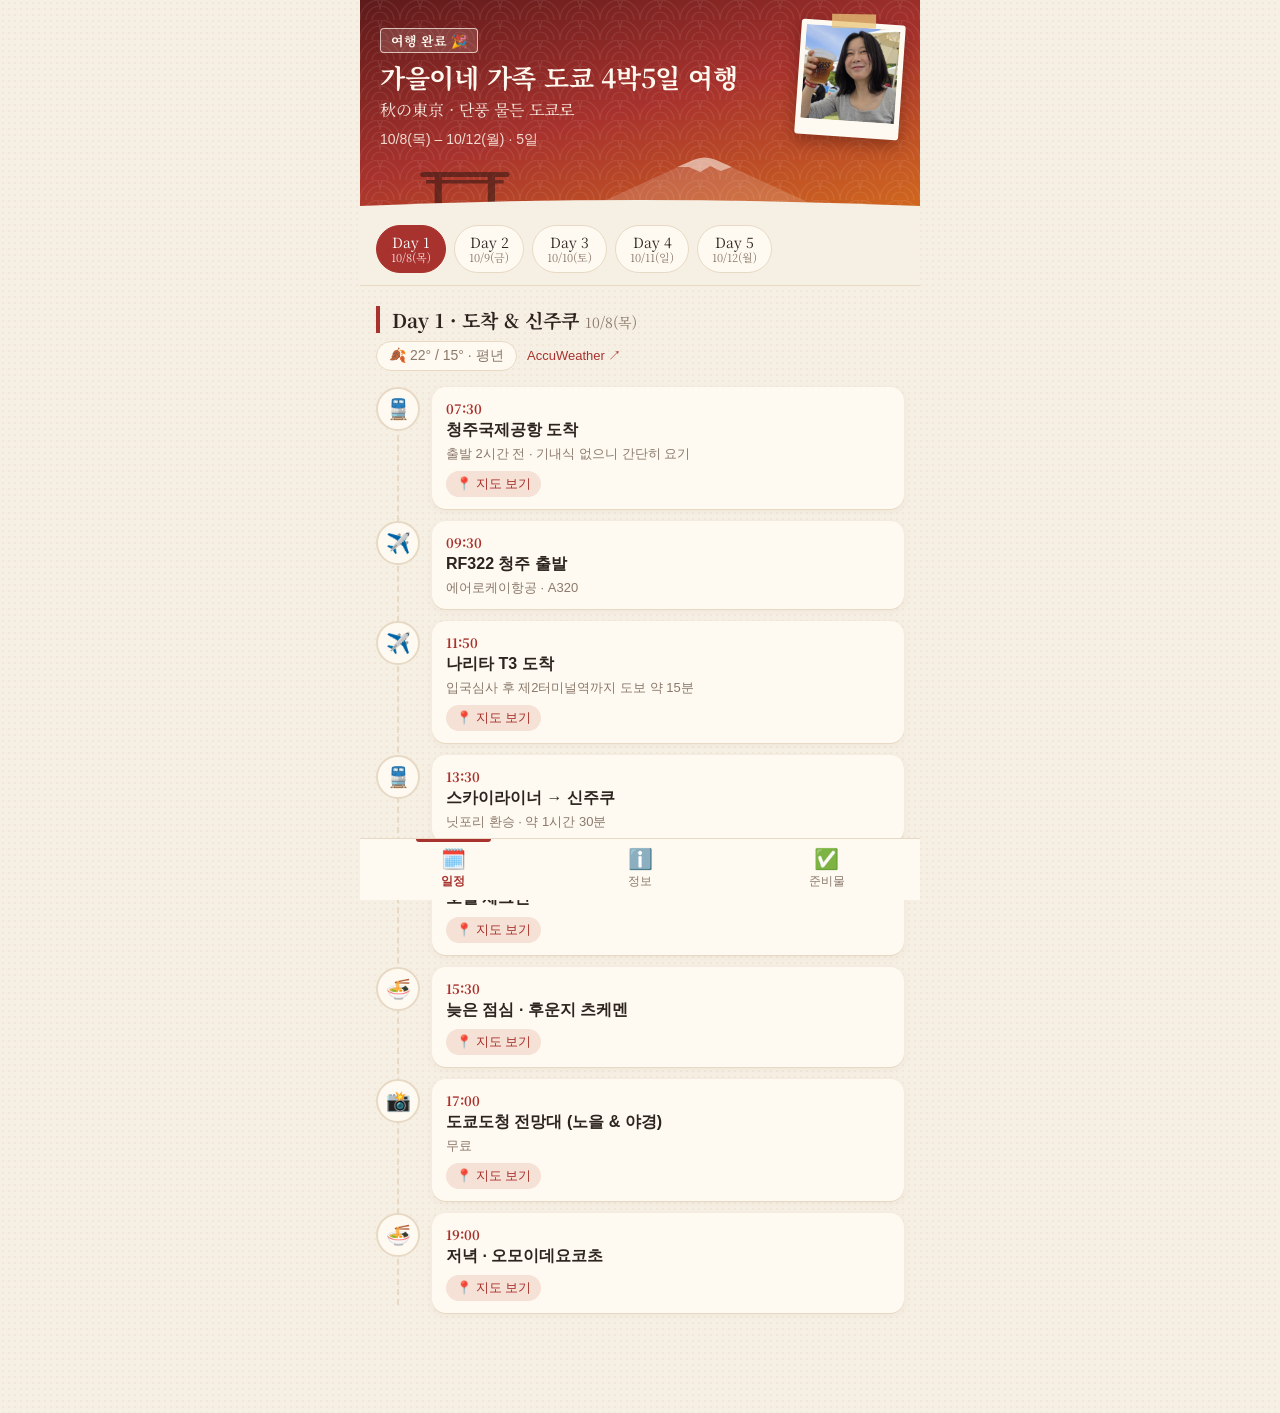
==== index.html @ a00abf33 "Add polaroid-style photo to the header Photo is cropped, resized to 480px and saved without EXIF met" ====
<!doctype html>
<html lang="ko">
<head>
  <meta charset="utf-8">
  <meta name="viewport" content="width=device-width, initial-scale=1, viewport-fit=cover">
  <meta name="theme-color" content="#7a2320">
  <meta name="apple-mobile-web-app-capable" content="yes">
  <title>여행 일정</title>
  <link rel="preconnect" href="https://fonts.googleapis.com">
  <link rel="preconnect" href="https://fonts.gstatic.com" crossorigin>
  <link rel="stylesheet" href="https://fonts.googleapis.com/css2?family=Noto+Serif+KR:wght@500;700&display=swap">
  <link rel="stylesheet" href="style.css">
</head>
<body>
  <header class="hero">
    <figure class="photo" id="photo" hidden><img id="photo-img" alt=""></figure>
    <p class="dday" id="dday"></p>
    <h1 id="title"></h1>
    <p class="sub" id="subtitle"></p>
    <p class="range" id="range"></p>
    <div class="leaves" aria-hidden="true"><span>🍁</span><span>🍂</span><span>🍁</span><span>🍂</span><span>🍁</span></div>
    <svg class="scene" viewBox="0 0 390 72" preserveAspectRatio="none" aria-hidden="true">
      <path class="fuji" d="M150 72 L232 18 Q240 13 248 18 L330 72 Z"/>
      <path class="snow" d="M221 25 L232 18 Q240 13 248 18 L259 25 L251 29 L244 24 L237 30 L229 25 Z"/>
      <g class="torii">
        <rect x="42" y="30" width="62" height="5" rx="2"/>
        <rect x="46" y="38" width="54" height="3.5"/>
        <rect x="52" y="34" width="5" height="38"/>
        <rect x="89" y="34" width="5" height="38"/>
      </g>
      <path class="ground" d="M0 72 L0 64 Q195 52 390 64 L390 72 Z"/>
    </svg>
  </header>

  <nav class="tabs" id="tabs" aria-label="일자 선택"></nav>

  <main>
    <section id="day-view"></section>
    <section id="info-view" hidden>
      <div id="wx-box"></div>
      <div id="fx-box"></div>
      <div id="info-box"></div>
    </section>
    <section id="check-view" hidden></section>
  </main>

  <nav class="bottom-bar" aria-label="메뉴">
    <button data-view="day" class="active"><span>🗓️</span>일정</button>
    <button data-view="info"><span>ℹ️</span>정보</button>
    <button data-view="check"><span>✅</span>준비물</button>
  </nav>

  <script src="itinerary.js"></script>
  <script src="app.js"></script>
</body>
</html>
---- style.css ----
:root {
  --bg: #f6efe3;            /* 和紙 */
  --card: #fffaf1;
  --text: #2d2420;          /* 墨 */
  --muted: #8a796b;
  --line: #e7d9c4;
  --primary: #a8322d;       /* 紅葉 */
  --primary-soft: #f5e1d5;
  --now: #d2691e;           /* 柿 */
  --gold: #b8862f;
  --radius: 14px;
  --serif: "Noto Serif KR", "Shippori Mincho", serif;
}
@media (prefers-color-scheme: dark) {
  :root {
    --bg: #1b1613;
    --card: #271f1a;
    --text: #efe5d6;
    --muted: #a8978a;
    --line: #3e3229;
    --primary: #e27a66;
    --primary-soft: #45271f;
    --now: #f0a05a;
    --gold: #d9aa55;
  }
}

* { box-sizing: border-box; }
[hidden] { display: none !important; }
html { -webkit-text-size-adjust: 100%; }
body {
  margin: 0;
  font-family: -apple-system, BlinkMacSystemFont, "Apple SD Gothic Neo", "Pretendard", "Noto Sans KR", sans-serif;
  background-color: var(--bg);
  /* 은은한 和紙 결 */
  background-image: radial-gradient(rgba(140, 100, 60, .06) 1px, transparent 1px);
  background-size: 6px 6px;
  color: var(--text);
  padding-bottom: calc(72px + env(safe-area-inset-bottom));
  max-width: 560px;
  margin-inline: auto;
}

/* ── 상단: 단풍 + 青海波 + 후지산/도리이 ── */
.hero {
  position: relative; overflow: hidden;
  color: #fff8ee;
  padding: calc(28px + env(safe-area-inset-top)) 20px 64px;
  background:
    url("data:image/svg+xml,%3Csvg xmlns='http://www.w3.org/2000/svg' width='40' height='20' viewBox='0 0 40 20'%3E%3Cg fill='none' stroke='%23fff' stroke-opacity='.09' stroke-width='1.2'%3E%3Cpath d='M0 20a20 20 0 0 1 40 0M6 20a14 14 0 0 1 28 0M12 20a8 8 0 0 1 16 0M-20 10a20 20 0 0 1 40 0M20 10a20 20 0 0 1 40 0'/%3E%3C/g%3E%3C/svg%3E"),
    linear-gradient(165deg, #5e1a1a 0%, #a8322d 50%, #d2691e 100%);
}
.hero > *:not(.scene):not(.leaves):not(.photo) { position: relative; z-index: 2; }
.hero h1 {
  margin: 6px 0 4px; font-family: var(--serif);
  font-size: 26px; font-weight: 700; line-height: 1.35;
  word-break: keep-all; letter-spacing: -.01em;
}
.hero .sub { margin: 0; opacity: .92; font-family: var(--serif); }
.hero .range { margin: 10px 0 0; font-size: 14px; opacity: .85; }
.dday {
  display: inline-block; margin: 0;
  font-family: var(--serif); font-weight: 700; font-size: 13px;
  color: #fff8ee; background: rgba(255,248,238,.14);
  border: 1.5px solid rgba(255,248,238,.7);
  padding: 2px 10px; border-radius: 4px;   /* 도장(判子) 느낌 */
}
.scene {
  position: absolute; left: 0; right: 0; bottom: -1px; z-index: 1;
  width: 100%; height: 72px; display: block; pointer-events: none;
}
.scene .fuji { fill: rgba(255,248,238,.16); }
.scene .snow { fill: rgba(255,248,238,.5); }
.scene .torii { fill: #2d1512; opacity: .55; }
.scene .ground { fill: var(--bg); }

.leaves { position: absolute; inset: 0; z-index: 1; pointer-events: none; }
.leaves span {
  position: absolute; top: -24px; font-size: 16px; opacity: .85;
  animation: fall linear infinite;
}
.leaves span:nth-child(1) { left: 8%;  animation-duration: 11s; animation-delay: -2s; }
.leaves span:nth-child(2) { left: 30%; animation-duration: 14s; animation-delay: -8s; font-size: 12px; }
.leaves span:nth-child(3) { left: 55%; animation-duration: 12s; animation-delay: -5s; }
.leaves span:nth-child(4) { left: 75%; animation-duration: 16s; animation-delay: -11s; font-size: 13px; }
.leaves span:nth-child(5) { left: 90%; animation-duration: 13s; animation-delay: -1s; font-size: 18px; }
@keyframes fall {
  0%   { transform: translate(0, 0) rotate(0deg); }
  50%  { transform: translate(-18px, 160px) rotate(180deg); }
  100% { transform: translate(10px, 340px) rotate(360deg); }
}
@media (prefers-reduced-motion: reduce) { .leaves { display: none; } }

.tabs {
  position: sticky; top: 0; z-index: 5;
  display: flex; gap: 8px; overflow-x: auto;
  padding: 12px 16px;
  background: var(--bg);
  border-bottom: 1px solid var(--line);
  scrollbar-width: none;
}
.tabs::-webkit-scrollbar { display: none; }
.tabs button {
  flex: 0 0 auto;
  border: 1px solid var(--line);
  background: var(--card); color: var(--text);
  border-radius: 999px; padding: 8px 14px;
  font-size: 14px; line-height: 1.2; cursor: pointer;
}
.tabs button small { display: block; font-size: 11px; color: var(--muted); }
.tabs button.active { background: var(--primary); border-color: var(--primary); color: #fff; }
.tabs button.active small { color: rgba(255,255,255,.85); }
.tabs button.today:not(.active) { border-color: var(--now); }

main { padding: 16px; }
h2 {
  font-family: var(--serif); font-size: 19px; font-weight: 700;
  margin: 4px 0 16px; padding-left: 12px;
  border-left: 4px solid var(--primary);
  word-break: keep-all;
}
h2 small { color: var(--muted); font-weight: 400; font-size: 14px; margin-left: 6px; }

.timeline { list-style: none; margin: 0; padding: 0; position: relative; }
.timeline::before {
  content: ""; position: absolute; left: 21px; top: 8px; bottom: 8px;
  width: 0; border-left: 2px dashed var(--line);
}
.item { position: relative; display: flex; gap: 12px; margin-bottom: 12px; }
.item .icon {
  flex: 0 0 44px; height: 44px; border-radius: 50%;
  display: grid; place-items: center; font-size: 20px;
  background: var(--card); border: 2px solid var(--line); z-index: 1;
}
.item.now .icon { border-color: var(--now); box-shadow: 0 0 0 4px rgba(210,105,30,.22); }
.item.done { opacity: .55; }
.card {
  flex: 1; min-width: 0;
  background: var(--card); border-radius: var(--radius);
  padding: 12px 14px;
  box-shadow: 0 1px 0 var(--line), 0 2px 8px rgba(90,50,20,.05);
}
.card .time { font-size: 13px; font-weight: 700; color: var(--primary); }
.item.now .card .time { color: var(--now); }
.card .title { margin: 2px 0 0; font-size: 16px; font-weight: 600; overflow-wrap: anywhere; }
.card .memo { margin: 4px 0 0; font-size: 13px; color: var(--muted); }
.card a.map {
  display: inline-block; margin-top: 8px;
  font-size: 13px; color: var(--primary); text-decoration: none;
  background: var(--primary-soft); padding: 4px 10px; border-radius: 999px;
}

.list { list-style: none; margin: 0; padding: 0; }
.list li {
  background: var(--card); border-radius: var(--radius);
  padding: 14px; margin-bottom: 10px;
  display: flex; gap: 12px; align-items: flex-start;
}
.list .emoji { font-size: 22px; }
.list .label { font-size: 12px; color: var(--muted); }
.list .value { font-size: 15px; margin-top: 2px; overflow-wrap: anywhere; }
.list a { color: var(--primary); }

.check li { align-items: center; cursor: pointer; user-select: none; }
.check input { width: 22px; height: 22px; accent-color: var(--primary); }
.check li.checked span { text-decoration: line-through; color: var(--muted); }
.progress { font-size: 14px; color: var(--muted); margin: -8px 0 12px; }

.bottom-bar {
  position: fixed; bottom: 0; left: 50%; transform: translateX(-50%);
  width: 100%; max-width: 560px;
  display: flex; background: var(--card);
  border-top: 1px solid var(--line);
  padding-bottom: env(safe-area-inset-bottom);
  z-index: 10;
}
.bottom-bar button {
  flex: 1; border: 0; background: none; color: var(--muted);
  padding: 8px 0 10px; font-size: 12px; cursor: pointer;
}
.bottom-bar button span { display: block; font-size: 20px; margin-bottom: 2px; }
.bottom-bar button.active { color: var(--primary); font-weight: 700; }

.day-wx { margin: -8px 0 16px; }
.wx {
  display: inline-block; font-size: 14px;
  background: var(--card); border: 1px solid var(--line);
  padding: 5px 12px; border-radius: 999px;
}
.wx.normal { color: var(--muted); }
.wx-list {
  list-style: none; margin: 0 0 20px; padding: 4px 14px;
  background: var(--card); border-radius: var(--radius);
}
.wx-list li {
  display: grid; grid-template-columns: 72px 28px 1fr auto 56px;
  align-items: center; gap: 6px;
  padding: 10px 0; border-bottom: 1px solid var(--line); font-size: 14px;
}
.wx-list li:last-child { border-bottom: 0; }
.wx-list .i { font-size: 20px; }
.wx-list .l { color: var(--muted); }
.wx-list .t b { font-weight: 700; }
.wx-list .r { text-align: right; color: var(--primary); font-size: 13px; }
.wx-link { font-size: 13px; color: var(--primary); text-decoration: none; margin-left: 6px; }
.btn-link {
  display: block; text-align: center; margin: 0 0 24px;
  padding: 12px; border-radius: var(--radius);
  background: var(--primary-soft); color: var(--primary);
  font-weight: 600; text-decoration: none;
}

.fx-card { background: var(--card); border-radius: var(--radius); padding: 16px; margin-bottom: 12px; }
.fx-rate b { display: block; font-size: 22px; }
.fx-rate span { font-size: 12px; color: var(--muted); }
.fx-conv { display: flex; align-items: center; gap: 8px; margin-top: 14px; flex-wrap: wrap; }
.fx-conv input {
  width: 120px; font-size: 16px; padding: 8px 10px;
  border: 1px solid var(--line); border-radius: 10px;
  background: var(--bg); color: var(--text);
}
.fx-conv b { font-size: 18px; color: var(--primary); }
.fx-quick { display: flex; gap: 6px; flex-wrap: wrap; margin-top: 10px; }
.fx-quick button {
  border: 1px solid var(--line); background: var(--bg); color: var(--text);
  border-radius: 999px; padding: 5px 10px; font-size: 13px; cursor: pointer;
}

/* 가을 포인트 */
.tabs { background: color-mix(in srgb, var(--bg) 92%, transparent); backdrop-filter: blur(6px); -webkit-backdrop-filter: blur(6px); }
.tabs button { font-family: var(--serif); }
.card .time, .fx-rate b { font-family: var(--serif); }
.list li, .fx-card, .wx-list { box-shadow: 0 1px 0 var(--line); }
.bottom-bar { background: var(--card); }
.bottom-bar button.active { position: relative; }
.bottom-bar button.active::after {
  content: ""; position: absolute; top: 0; left: 30%; right: 30%;
  height: 3px; border-radius: 0 0 3px 3px; background: var(--primary);
}
@media (prefers-color-scheme: dark) {
  .tabs button.active { color: #1b1613; }
  .tabs button.active small { color: rgba(27,22,19,.75); }
}
.sync { font-size: 13px; margin: -4px 0 12px; color: var(--muted); }
.sync-live { color: #3f7d4e; }
.sync-offline { color: var(--now); }
@media (prefers-color-scheme: dark) { .sync-live { color: #8cc79a; } }

/* 상단 사진: 폴라로이드 느낌 */
.photo {
  position: absolute; z-index: 3; top: calc(22px + env(safe-area-inset-top)); right: 18px;
  width: 104px; margin: 0; padding: 5px 5px 16px;
  background: #fffaf1; border-radius: 3px;
  box-shadow: 0 6px 16px rgba(40, 10, 5, .35);
  transform: rotate(4deg);
}
.photo::before {   /* 마스킹 테이프 */
  content: ""; position: absolute; top: -8px; left: 50%; width: 44px; height: 14px;
  transform: translateX(-50%) rotate(-3deg);
  background: rgba(232, 196, 120, .75);
}
.photo img { display: block; width: 100%; aspect-ratio: 1; object-fit: cover; border-radius: 1px; }
.hero.has-photo .dday,
.hero.has-photo h1 { margin-right: 118px; }
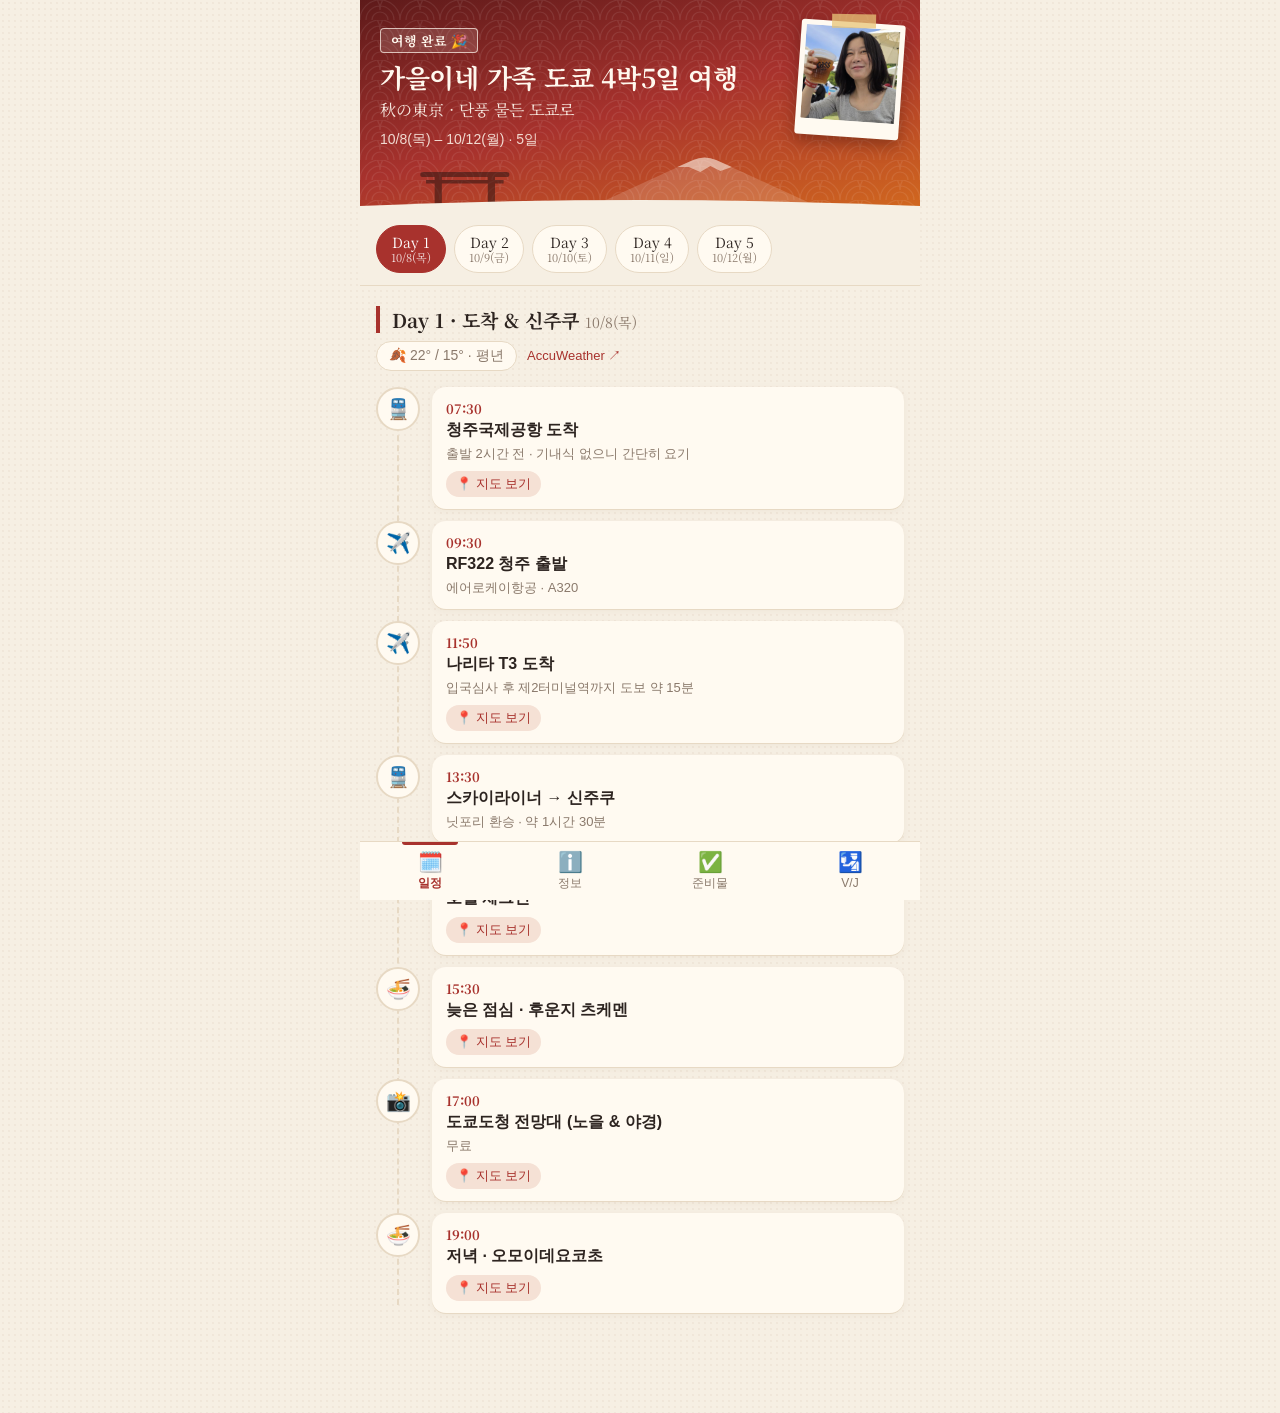
==== commit 064d6ab9: "Add V/J tab linking to Visit Japan Web Co-Authored-By: Claude Opus 5.5 <noreply@anthropic.com> Claud" ====
--- a/index.html
+++ b/index.html
@@ -48,6 +48,7 @@
     <button data-view="day" class="active"><span>🗓️</span>일정</button>
     <button data-view="info"><span>ℹ️</span>정보</button>
     <button data-view="check"><span>✅</span>준비물</button>
+    <a class="bar-link" href="https://services.digital.go.jp/ko/visit-japan-web/" target="_blank" rel="noopener"><span>🛂</span>V/J</a>
   </nav>
 
   <script src="itinerary.js"></script>
--- a/style.css
+++ b/style.css
@@ -174,11 +174,13 @@
   padding-bottom: env(safe-area-inset-bottom);
   z-index: 10;
 }
-.bottom-bar button {
+.bottom-bar button, .bottom-bar .bar-link {
   flex: 1; border: 0; background: none; color: var(--muted);
   padding: 8px 0 10px; font-size: 12px; cursor: pointer;
 }
-.bottom-bar button span { display: block; font-size: 20px; margin-bottom: 2px; }
+.bottom-bar .bar-link { text-align: center; text-decoration: none; font-family: inherit; }
+.bottom-bar button, .bottom-bar .bar-link { line-height: 1.2; font-family: inherit; }
+.bottom-bar button span, .bottom-bar .bar-link span { display: block; font-size: 20px; margin-bottom: 2px; }
 .bottom-bar button.active { color: var(--primary); font-weight: 700; }
 
 .day-wx { margin: -8px 0 16px; }
@@ -262,3 +264,4 @@
 .photo img { display: block; width: 100%; aspect-ratio: 1; object-fit: cover; border-radius: 1px; }
 .hero.has-photo .dday,
 .hero.has-photo h1 { margin-right: 118px; }
+.wx-list .l small { display: block; font-size: 11px; color: var(--now); }
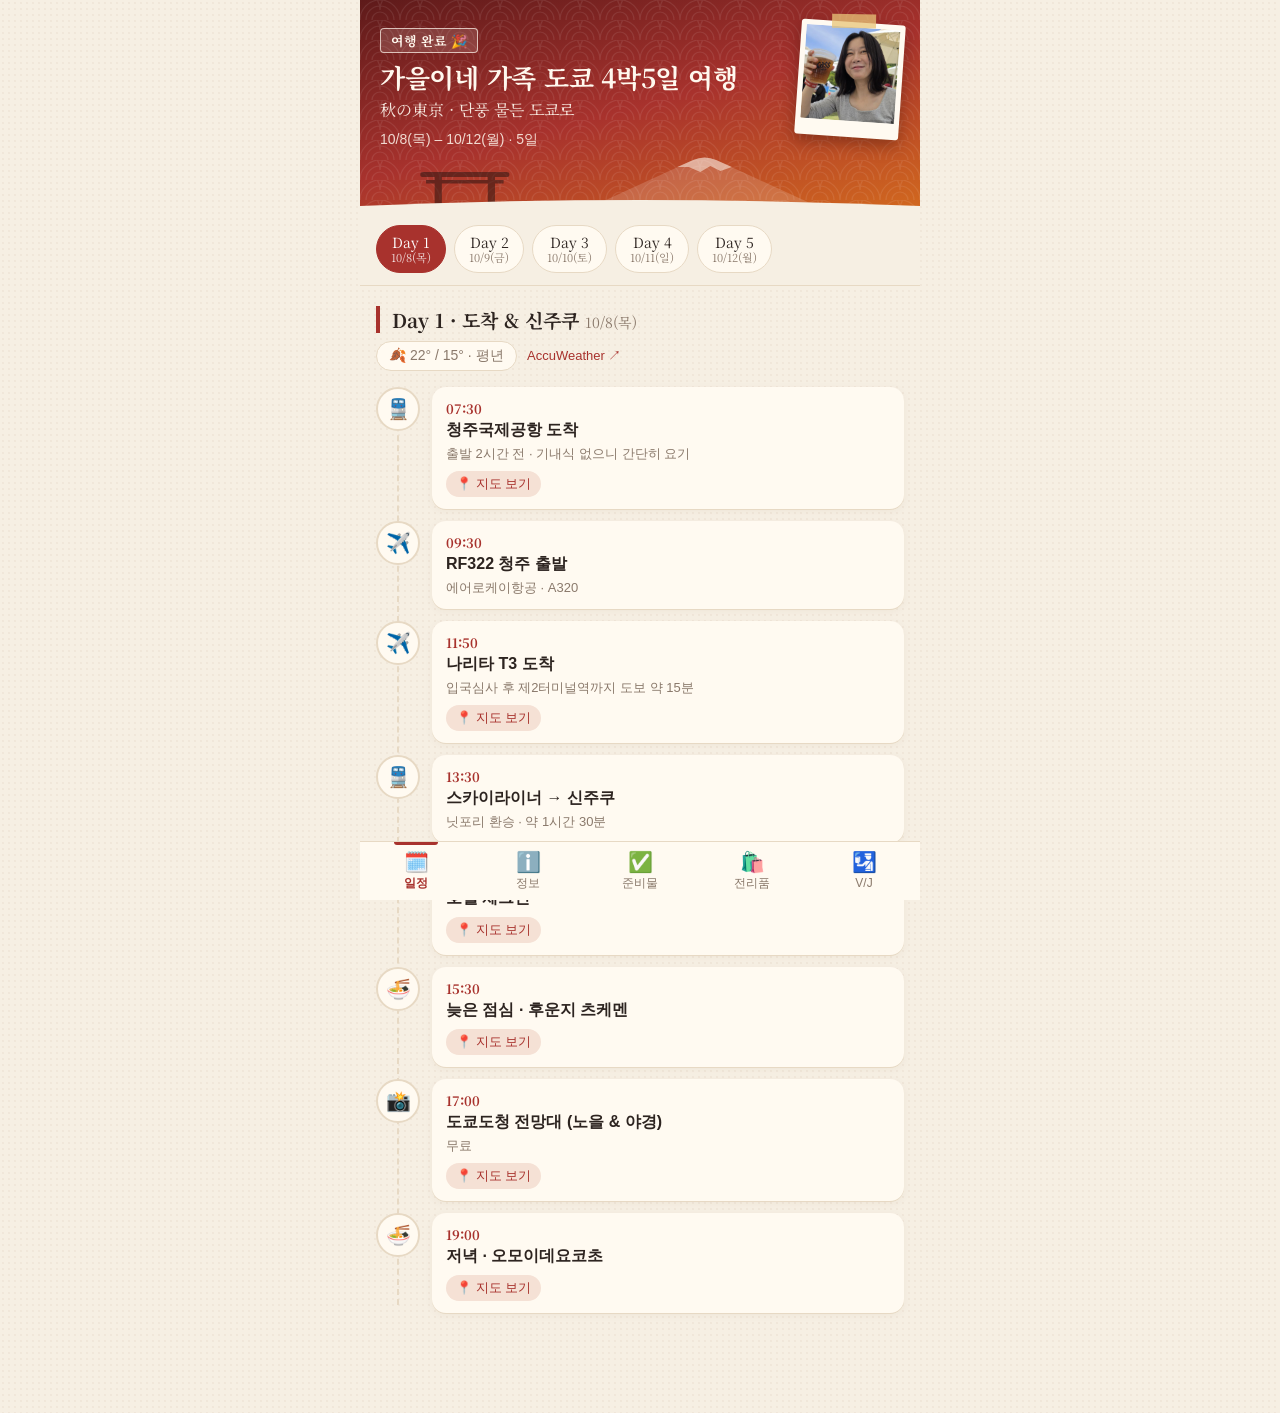
==== commit 147540f1: "Add shared 전리품 (shopping) checklist tab Generalizes the checklist into a reusable factory so 준비물 and" ====
--- a/index.html
+++ b/index.html
@@ -42,12 +42,14 @@
       <div id="info-box"></div>
     </section>
     <section id="check-view" hidden></section>
+    <section id="loot-view" hidden></section>
   </main>
 
   <nav class="bottom-bar" aria-label="메뉴">
     <button data-view="day" class="active"><span>🗓️</span>일정</button>
     <button data-view="info"><span>ℹ️</span>정보</button>
     <button data-view="check"><span>✅</span>준비물</button>
+    <button data-view="loot"><span>🛍️</span>전리품</button>
     <a class="bar-link" href="https://services.digital.go.jp/ko/visit-japan-web/" target="_blank" rel="noopener"><span>🛂</span>V/J</a>
   </nav>
 
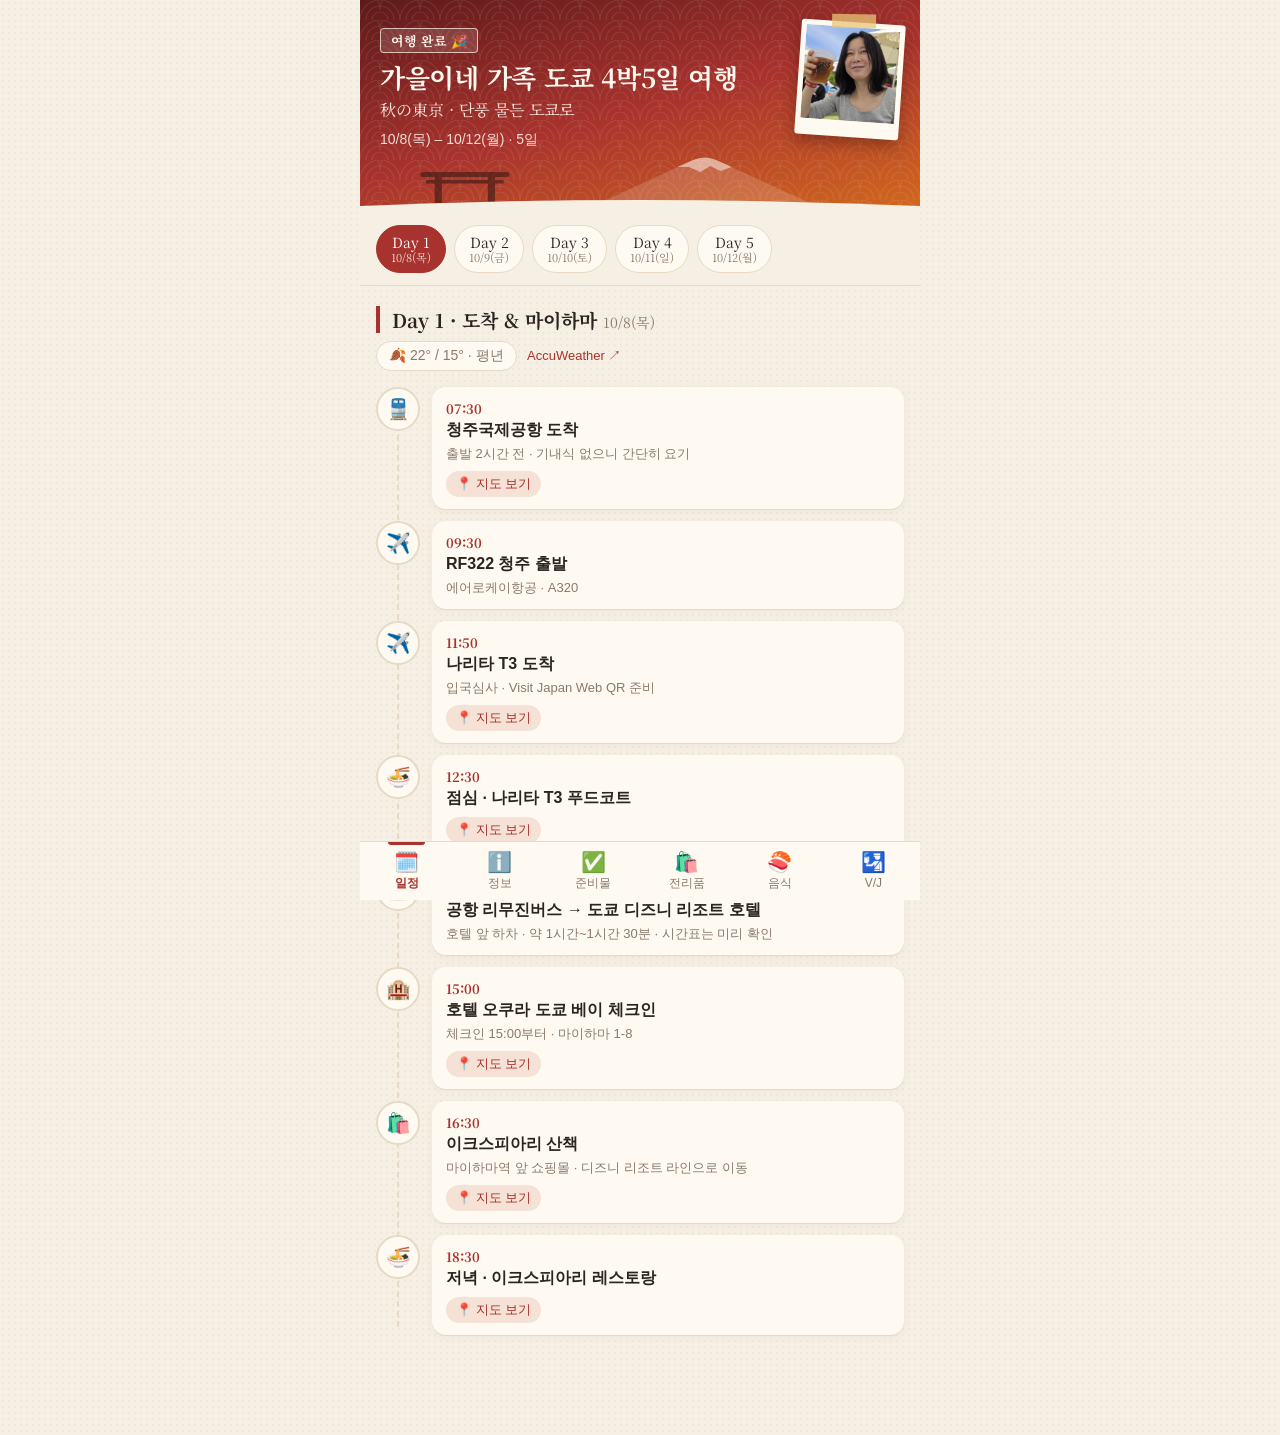
==== commit 3f966039: "Add shared 음식 tab with map links on checklist items Checklist items can now be objects with a memo a" ====
--- a/index.html
+++ b/index.html
@@ -43,6 +43,7 @@
     </section>
     <section id="check-view" hidden></section>
     <section id="loot-view" hidden></section>
+    <section id="food-view" hidden></section>
   </main>
 
   <nav class="bottom-bar" aria-label="메뉴">
@@ -50,6 +51,7 @@
     <button data-view="info"><span>ℹ️</span>정보</button>
     <button data-view="check"><span>✅</span>준비물</button>
     <button data-view="loot"><span>🛍️</span>전리품</button>
+    <button data-view="food"><span>🍣</span>음식</button>
     <a class="bar-link" href="https://services.digital.go.jp/ko/visit-japan-web/" target="_blank" rel="noopener"><span>🛂</span>V/J</a>
   </nav>
 
--- a/style.css
+++ b/style.css
@@ -265,3 +265,11 @@
 .hero.has-photo .dday,
 .hero.has-photo h1 { margin-right: 118px; }
 .wx-list .l small { display: block; font-size: 11px; color: var(--now); }
+.check .ck-body { display: flex; flex-direction: column; gap: 2px; min-width: 0; }
+.check .ck-body small { font-size: 12px; color: var(--muted); }
+.check .ck-body .map {
+  align-self: flex-start; margin-top: 6px; font-size: 13px; text-decoration: none;
+  color: var(--primary); background: var(--primary-soft); padding: 4px 10px; border-radius: 999px;
+}
+.check li.checked .ck-body small { text-decoration: none; }
+.check input { flex: 0 0 22px; }
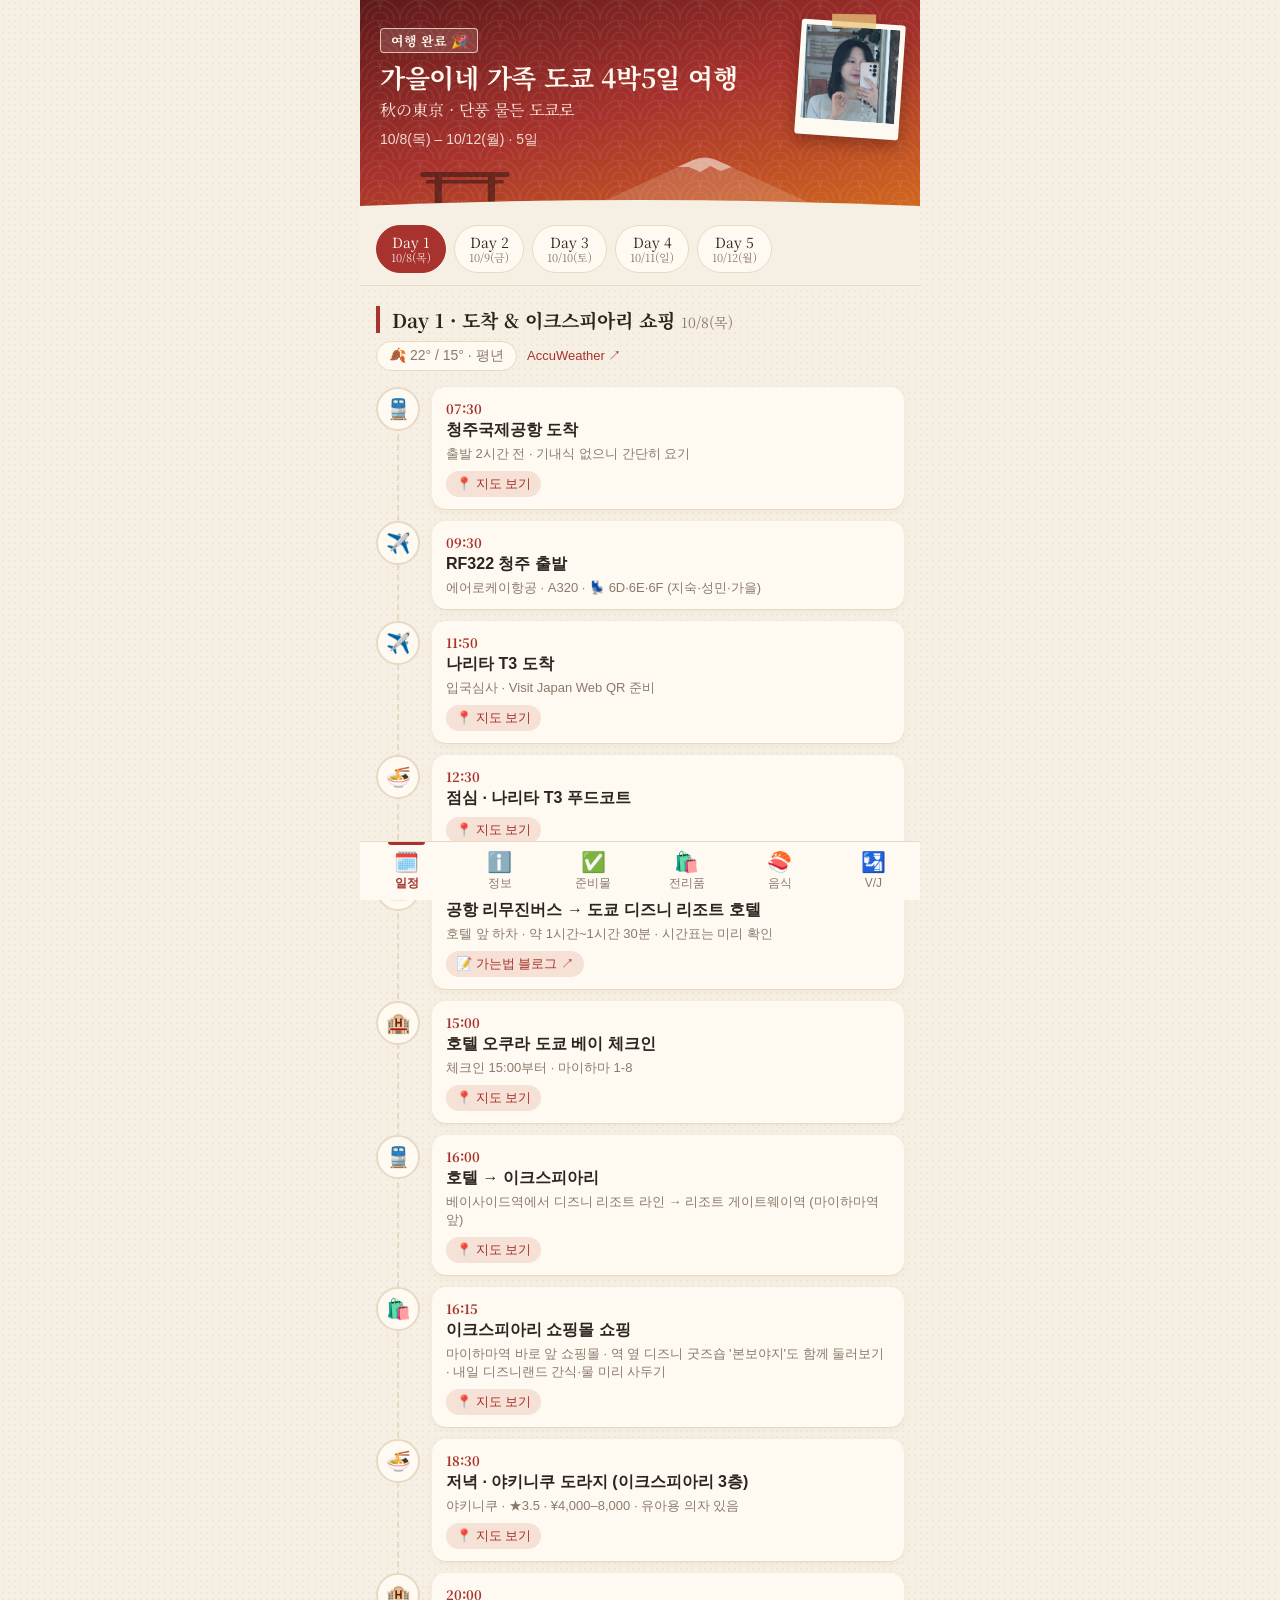
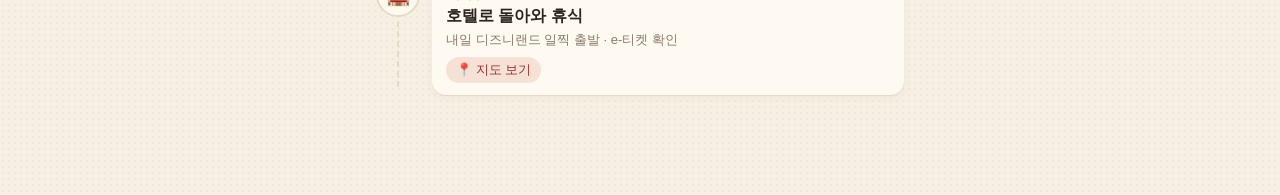
==== commit 02991e6b: "Add shared trip summary (성민·가을·지숙) at the top of the info tab Same one-line-per-person UI as food re" ====
--- a/index.html
+++ b/index.html
@@ -9,7 +9,10 @@
   <link rel="preconnect" href="https://fonts.googleapis.com">
   <link rel="preconnect" href="https://fonts.gstatic.com" crossorigin>
   <link rel="stylesheet" href="https://fonts.googleapis.com/css2?family=Noto+Serif+KR:wght@500;700&display=swap">
-  <link rel="stylesheet" href="style.css">
+  <!-- 브라우저 캐시 때문에 새 화면 + 예전 스크립트가 섞이지 않도록 항상 최신 파일을 받음 -->
+  <script>window.V = Date.now();</script>
+  <script>document.write('<link rel="stylesheet" href="style.css?v=' + V + '">');</script>
+  <noscript><link rel="stylesheet" href="style.css"></noscript>
 </head>
 <body>
   <header class="hero">
@@ -37,6 +40,7 @@
   <main>
     <section id="day-view"></section>
     <section id="info-view" hidden>
+      <div id="summary-box"></div>
       <div id="wx-box"></div>
       <div id="fx-box"></div>
       <div id="info-box"></div>
@@ -55,7 +59,9 @@
     <a class="bar-link" href="https://services.digital.go.jp/ko/visit-japan-web/" target="_blank" rel="noopener"><span>🛂</span>V/J</a>
   </nav>
 
-  <script src="itinerary.js"></script>
-  <script src="app.js"></script>
+  <script>
+    document.write('<script src="itinerary.js?v=' + V + '"><\/script>' +
+                   '<script src="app.js?v=' + V + '"><\/script>');
+  </script>
 </body>
 </html>
--- a/style.css
+++ b/style.css
@@ -273,3 +273,34 @@
 }
 .check li.checked .ck-body small { text-decoration: none; }
 .check input { flex: 0 0 22px; }
+
+/* 한줄평 */
+.review-area { display: flex; flex-direction: column; gap: 6px; margin-top: 8px; }
+.review-row { display: flex; align-items: center; gap: 6px; flex-wrap: wrap; }
+.review-row .who { flex: 0 0 auto; min-width: 2.6em; font-size: 13px; color: var(--primary); }
+.review { margin: 0; font-size: 14px; color: var(--text); background: var(--bg); border-radius: 10px; padding: 6px 10px; flex: 1 1 auto; min-width: 0; overflow-wrap: anywhere; }
+.check li.checked .review-area span, .check li.checked .review { text-decoration: none; }
+.review-area button {
+  border: 1px solid var(--line); background: var(--card); color: var(--primary);
+  border-radius: 999px; padding: 4px 10px; font-size: 13px; cursor: pointer;
+}
+.review-area button.ghost { color: var(--muted); }
+.review-area .review-add { background: var(--bg); }
+.review-edit .review-in {
+  flex: 1 1 160px; min-width: 0; font-size: 16px; padding: 7px 10px;
+  border: 1px solid var(--line); border-radius: 10px; background: var(--bg); color: var(--text);
+}
+.review-edit button[data-act="save"] { background: var(--primary); color: #fff; border-color: var(--primary); }
+.grp { font-family: var(--serif); font-size: 17px; margin: 22px 0 10px; }
+.grp small { font-family: inherit; font-weight: 400; font-size: 13px; color: var(--muted); margin-left: 4px; }
+.filter { display: flex; gap: 8px; margin: 4px 0 6px; }
+.filter button {
+  flex: 1; border: 1px solid var(--line); background: var(--card); color: var(--text);
+  border-radius: 999px; padding: 8px 6px; font-size: 14px; cursor: pointer; font-family: var(--serif);
+}
+.filter button small { color: var(--muted); font-size: 12px; }
+.filter button.on { background: var(--primary); border-color: var(--primary); color: #fff; }
+.filter button.on small { color: rgba(255,255,255,.85); }
+@media (prefers-color-scheme: dark) { .filter button.on { color: #1b1613; } .filter button.on small { color: rgba(27,22,19,.75); } }
+.summary-card { background: var(--card); border-radius: var(--radius); padding: 12px 14px; margin-bottom: 24px; box-shadow: 0 1px 0 var(--line); }
+.summary-card .review-area { margin-top: 0; }
--- a/style.css
+++ b/style.css
@@ -273,3 +273,34 @@
 }
 .check li.checked .ck-body small { text-decoration: none; }
 .check input { flex: 0 0 22px; }
+
+/* 한줄평 */
+.review-area { display: flex; flex-direction: column; gap: 6px; margin-top: 8px; }
+.review-row { display: flex; align-items: center; gap: 6px; flex-wrap: wrap; }
+.review-row .who { flex: 0 0 auto; min-width: 2.6em; font-size: 13px; color: var(--primary); }
+.review { margin: 0; font-size: 14px; color: var(--text); background: var(--bg); border-radius: 10px; padding: 6px 10px; flex: 1 1 auto; min-width: 0; overflow-wrap: anywhere; }
+.check li.checked .review-area span, .check li.checked .review { text-decoration: none; }
+.review-area button {
+  border: 1px solid var(--line); background: var(--card); color: var(--primary);
+  border-radius: 999px; padding: 4px 10px; font-size: 13px; cursor: pointer;
+}
+.review-area button.ghost { color: var(--muted); }
+.review-area .review-add { background: var(--bg); }
+.review-edit .review-in {
+  flex: 1 1 160px; min-width: 0; font-size: 16px; padding: 7px 10px;
+  border: 1px solid var(--line); border-radius: 10px; background: var(--bg); color: var(--text);
+}
+.review-edit button[data-act="save"] { background: var(--primary); color: #fff; border-color: var(--primary); }
+.grp { font-family: var(--serif); font-size: 17px; margin: 22px 0 10px; }
+.grp small { font-family: inherit; font-weight: 400; font-size: 13px; color: var(--muted); margin-left: 4px; }
+.filter { display: flex; gap: 8px; margin: 4px 0 6px; }
+.filter button {
+  flex: 1; border: 1px solid var(--line); background: var(--card); color: var(--text);
+  border-radius: 999px; padding: 8px 6px; font-size: 14px; cursor: pointer; font-family: var(--serif);
+}
+.filter button small { color: var(--muted); font-size: 12px; }
+.filter button.on { background: var(--primary); border-color: var(--primary); color: #fff; }
+.filter button.on small { color: rgba(255,255,255,.85); }
+@media (prefers-color-scheme: dark) { .filter button.on { color: #1b1613; } .filter button.on small { color: rgba(27,22,19,.75); } }
+.summary-card { background: var(--card); border-radius: var(--radius); padding: 12px 14px; margin-bottom: 24px; box-shadow: 0 1px 0 var(--line); }
+.summary-card .review-area { margin-top: 0; }
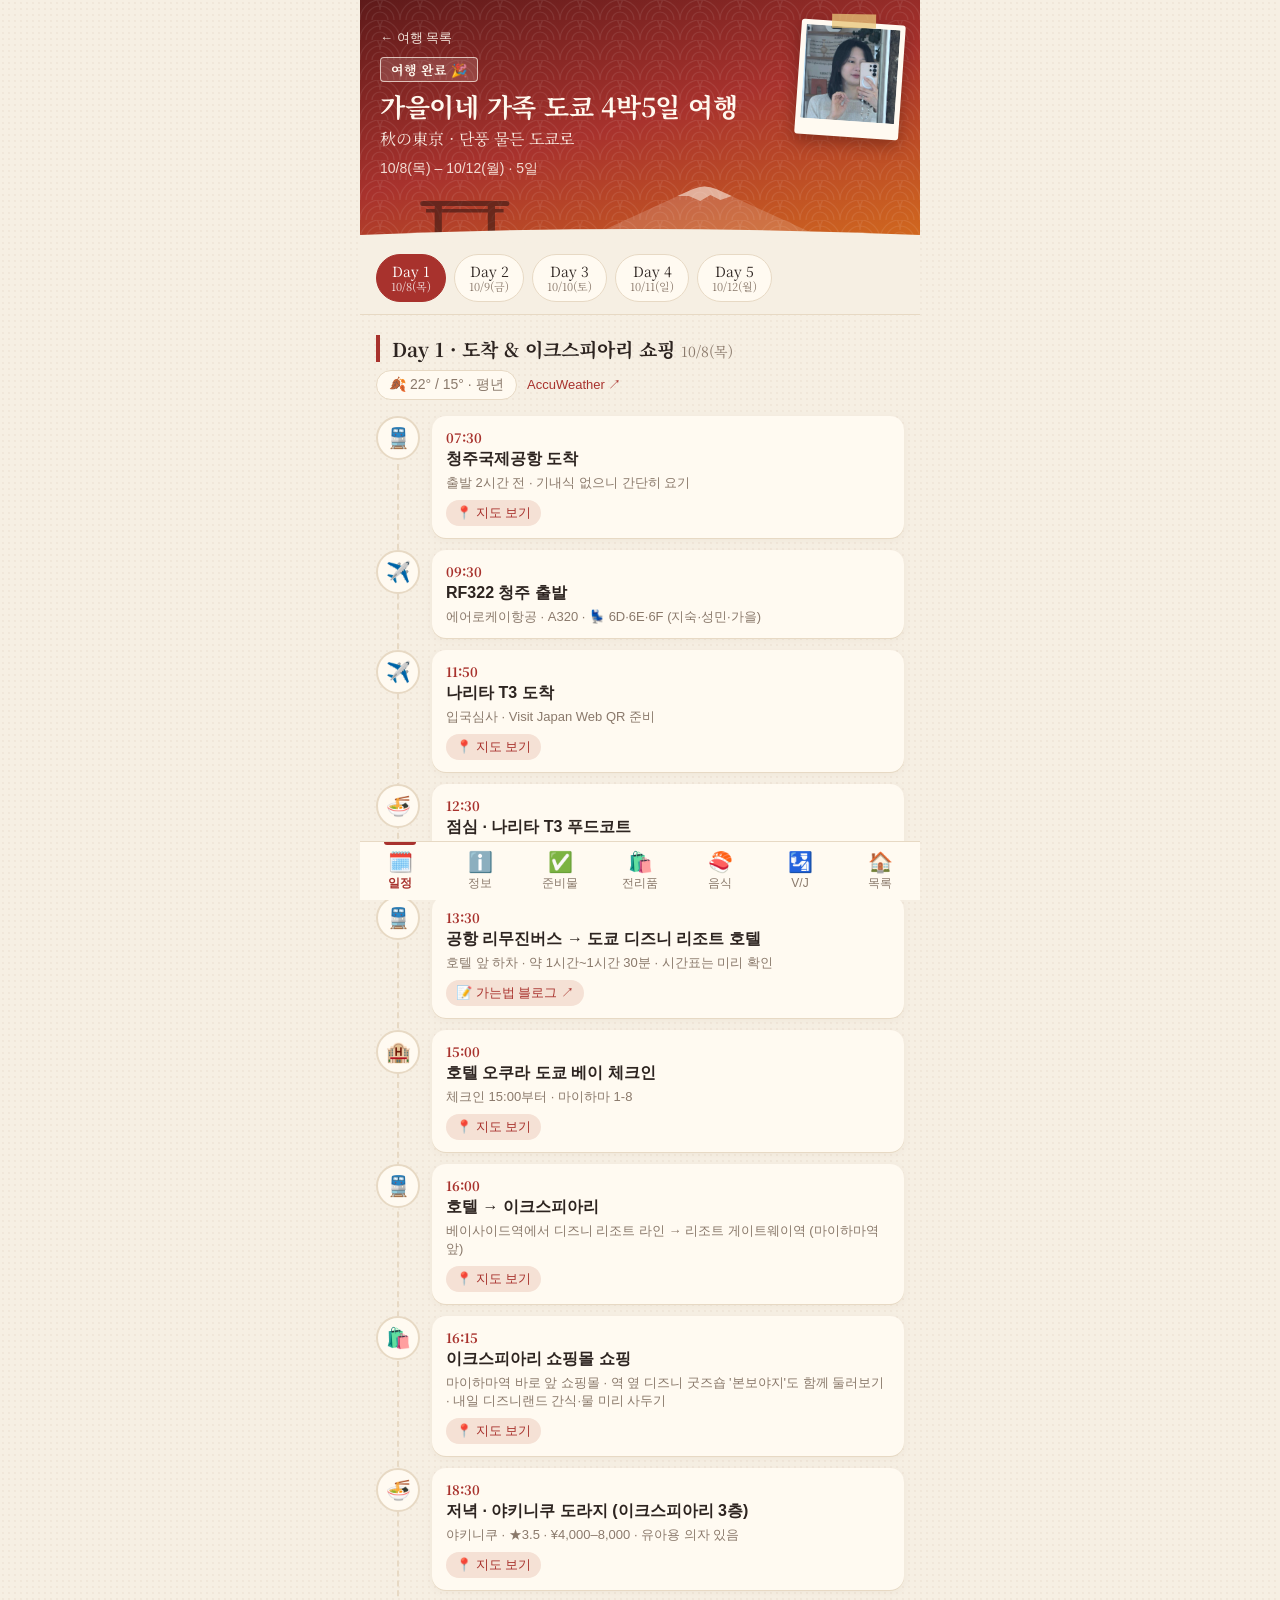
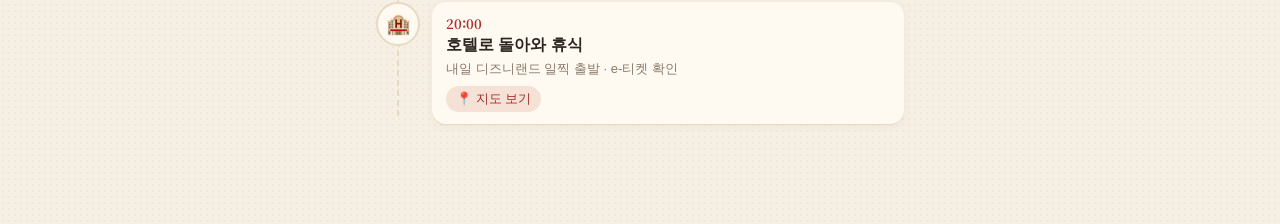
==== commit 05b768db: "Add trip-list links to the Tokyo page like the Goseong page '← 여행 목록' at the top of the header and a" ====
--- a/index.html
+++ b/index.html
@@ -16,6 +16,7 @@
 </head>
 <body>
   <header class="hero">
+    <a class="back" href="home.html">← 여행 목록</a><br>
     <figure class="photo" id="photo" hidden><img id="photo-img" alt=""></figure>
     <p class="dday" id="dday"></p>
     <h1 id="title"></h1>
@@ -57,6 +58,7 @@
     <button data-view="loot"><span>🛍️</span>전리품</button>
     <button data-view="food"><span>🍣</span>음식</button>
     <a class="bar-link" href="https://services.digital.go.jp/ko/visit-japan-web/" target="_blank" rel="noopener"><span>🛂</span>V/J</a>
+    <a class="bar-link" href="home.html"><span>🏠</span>목록</a>
   </nav>
 
   <script>
--- a/style.css
+++ b/style.css
@@ -304,3 +304,4 @@
 @media (prefers-color-scheme: dark) { .filter button.on { color: #1b1613; } .filter button.on small { color: rgba(27,22,19,.75); } }
 .summary-card { background: var(--card); border-radius: var(--radius); padding: 12px 14px; margin-bottom: 24px; box-shadow: 0 1px 0 var(--line); }
 .summary-card .review-area { margin-top: 0; }
+.hero .back { display: inline-block; margin-bottom: 10px; font-size: 13px; color: #fff8ee; text-decoration: none; opacity: .9; }
--- a/style.css
+++ b/style.css
@@ -304,3 +304,4 @@
 @media (prefers-color-scheme: dark) { .filter button.on { color: #1b1613; } .filter button.on small { color: rgba(27,22,19,.75); } }
 .summary-card { background: var(--card); border-radius: var(--radius); padding: 12px 14px; margin-bottom: 24px; box-shadow: 0 1px 0 var(--line); }
 .summary-card .review-area { margin-top: 0; }
+.hero .back { display: inline-block; margin-bottom: 10px; font-size: 13px; color: #fff8ee; text-decoration: none; opacity: .9; }
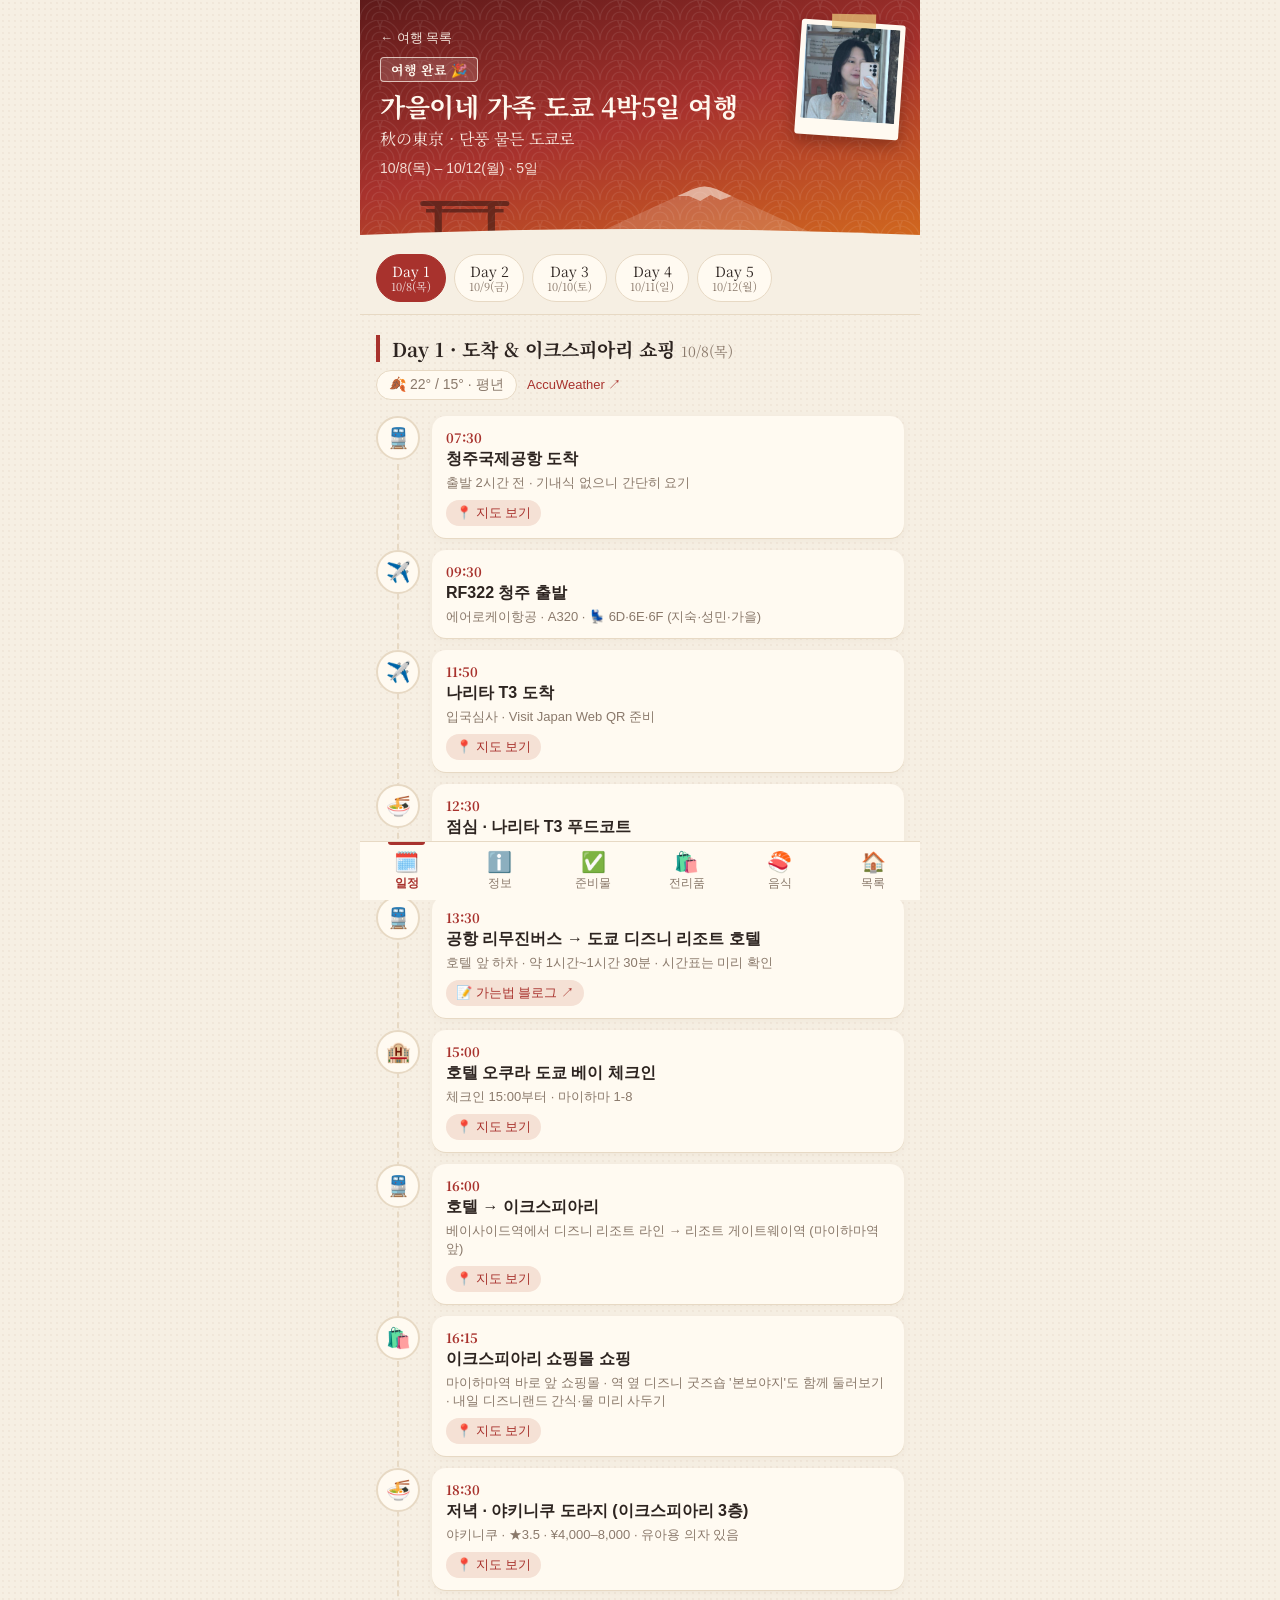
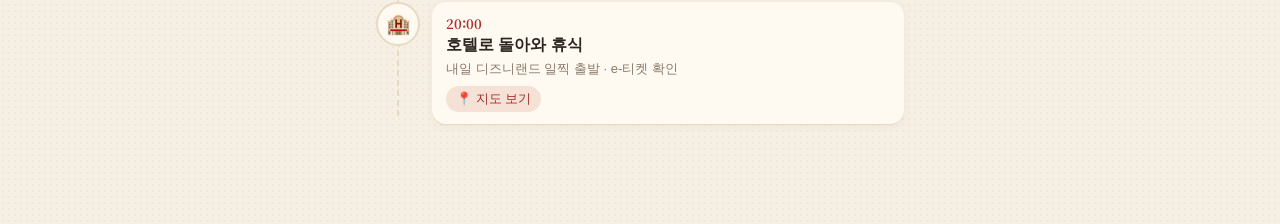
==== commit 268ec816: "Remove the V/J button from the Tokyo bottom bar Co-Authored-By: Claude Opus 5.5 <noreply@anthropic.c" ====
--- a/index.html
+++ b/index.html
@@ -57,7 +57,6 @@
     <button data-view="check"><span>✅</span>준비물</button>
     <button data-view="loot"><span>🛍️</span>전리품</button>
     <button data-view="food"><span>🍣</span>음식</button>
-    <a class="bar-link" href="https://services.digital.go.jp/ko/visit-japan-web/" target="_blank" rel="noopener"><span>🛂</span>V/J</a>
     <a class="bar-link" href="home.html"><span>🏠</span>목록</a>
   </nav>
 
